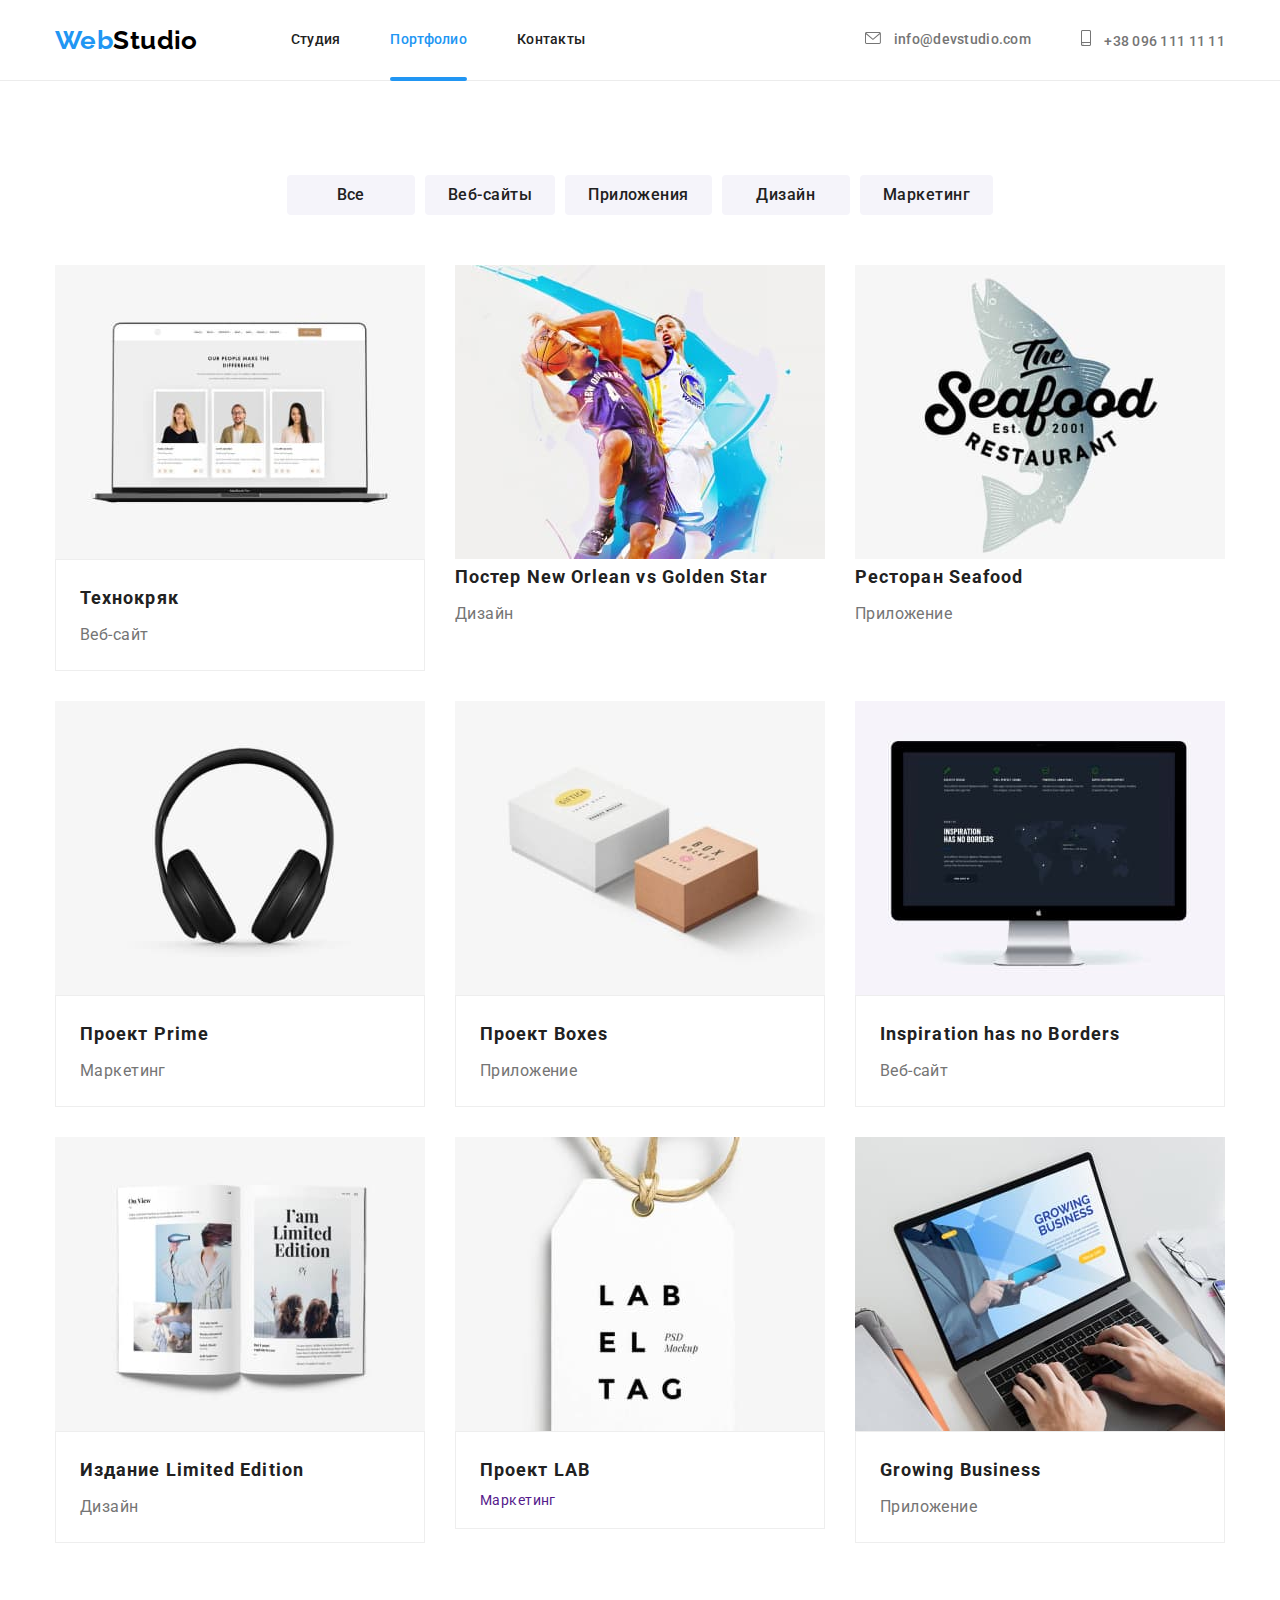
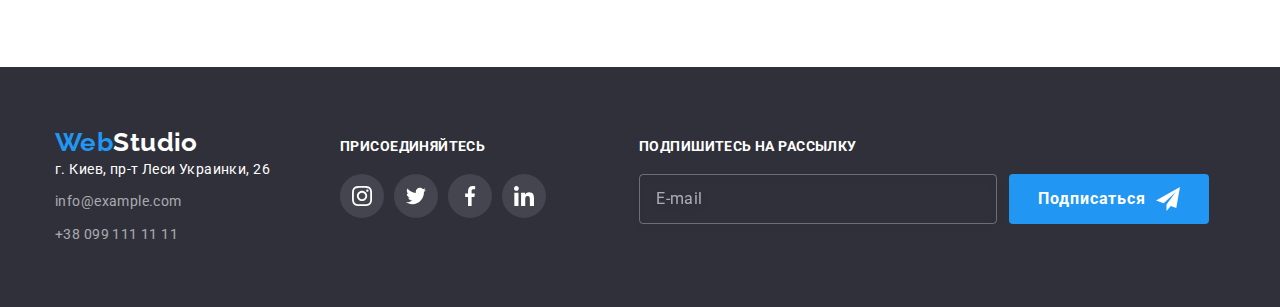
==== portfolio.html @ ff98bebd "Выполнен рефакторинг HTML-кода, CSS-кода" ====
<!DOCTYPE html>
<html lang="ru">
  <head>
    <meta charset="UTF-8" />
    <meta http-equiv="X-UA-Compatible" content="IE=edge" />
    <meta name="viewport" content="width=device-width, initial-scale=1.0" />
    <title>Portfolio</title>
    <link rel="preconnect" href="https://fonts.googleapis.com" />
    <link rel="preconnect" href="https://fonts.gstatic.com" crossorigin />
    <link
      href="https://fonts.googleapis.com/css2?family=Raleway:wght@700&family=Roboto:wght@400;500;700;900&display=swap"
      rel="stylesheet"
    />
    <link
      rel="stylesheet"
      href="https://cdnjs.cloudflare.com/ajax/libs/modern-normalize/1.1.0/modern-normalize.min.css"
    />
    <link rel="stylesheet" href="./css/main.min.css" />
  </head>

  <body>
    <header class="page-header">
      <div class="container page-header__container">
        <nav class="main-nav">
          <a href="index.html" class="logo">Web<span class="logo__accent">Studio</span></a>
          <ul class="site-nav list">
            <li class="site-nav__item">
              <a href="" class="site-nav__link transition">Студия</a>
            </li>
            <li class="site-nav__item">
              <a href="./portfolio.html" class="site-nav__link current transition">Портфолио</a>
            </li>
            <li class="site-nav__item">
              <a href="" class="site-nav__link transition">Контакты</a>
            </li>
          </ul>
        </nav>
        <ul class="contact list">
          <li class="contact__item">
            <a href="mailto:info@devstudio.com" class="contact__link transition">
              <svg class="contact__icon" width="16px" height="12px">
                <use href="./images/icons.svg#icon-envelope"></use>
              </svg>
              info@devstudio.com
            </a>
          </li>
          <li class="contact__item">
            <a href="tel:+380961111111" class="contact__link transition">
              <svg class="contact__icon" width="10px" height="16px">
                <use href="./images/icons.svg#icon-smartphone"></use>
              </svg>
              +38 096 111 11 11
            </a>
          </li>
        </ul>
      </div>
    </header>
    <main>
      <!-- PORTFOLIO -->
      <section class="section">
        <div class="container">
          <h1 class="visually-hidden">Портфолио</h1>
          <ul class="filter__list list">
            <li class="filter__item">
              <button type="button" class="filter__btn current transition">Все</button>
            </li>
            <li class="filter__item">
              <button type="button" class="filter__btn transition">Веб-сайты</button>
            </li>
            <li class="filter__item">
              <button type="button" class="filter__btn transition">Приложения</button>
            </li>
            <li class="filter__item">
              <button type="button" class="filter__btn transition">Дизайн</button>
            </li>
            <li class="filter__item">
              <button type="button" class="filter__btn transition">Маркетинг</button>
            </li>
          </ul>
          <ul class="portfolio__list list">
            <li class="portfolio__item">
              <a href="" class="portfolio__link transition">
                <div class="portfolio__overlay">
                  <img src="./images/technokriak.jpg" alt="Технокряк" width="370" />
                  <div class="portfolio__wrap transition">
                    <p class="portfolio__text">
                      Технокряк это современная площадка распространения коронавируса. Компании
                      используют эту платформу для цифрового шпионажа и атак на защищённые сервера
                      конкурентов.
                    </p>
                  </div>
                </div>
                <div class="portfolio__product">
                  <h2 class="portfolio__title">Технокряк</h2>
                  <p class="portfolio__article">Веб-сайт</p>
                </div>
              </a>
            </li>
            <li class="portfolio__item">
              <a href="" class="portfolio__link transition">
                <div class="portfolio__overlay">
                  <img
                    src="./images/poster.jpg"
                    alt="Постер New Orlean vs Golden Star"
                    width="370"
                  />
                  <div class="portfolio__wrap transition">
                    <p class="portfolio__text">
                      Технокряк это современная площадка распространения коронавируса. Компании
                      используют эту платформу для цифрового шпионажа и атак на защищённые сервера
                      конкурентов.
                    </p>
                  </div>
                </div>
                <div class="portfolio__information">
                  <h2 class="portfolio__title">Постер New Orlean vs Golden Star</h2>
                  <p class="portfolio__article">Дизайн</p>
                </div>
              </a>
            </li>
            <li class="portfolio__item">
              <a href="" class="portfolio__link transition">
                <div class="portfolio__overlay">
                  <img src="./images/seafood.jpg" alt="Ресторан Seafood" width="370" />
                  <div class="portfolio__wrap transition">
                    <p class="portfolio__text">
                      Технокряк это современная площадка распространения коронавируса. Компании
                      используют эту платформу для цифрового шпионажа и атак на защищённые сервера
                      конкурентов.
                    </p>
                  </div>
                </div>
                <div class="portfolio__information">
                  <h2 class="portfolio__title">Ресторан Seafood</h2>
                  <p class="portfolio__article">Приложение</p>
                </div>
              </a>
            </li>
            <li class="portfolio__item">
              <a href="" class="portfolio__link transition">
                <div class="portfolio__overlay">
                  <img src="./images/prime.jpg" alt="Проект Prime" width="370" />
                  <div class="portfolio__wrap transition">
                    <p class="portfolio__text">
                      Технокряк это современная площадка распространения коронавируса. Компании
                      используют эту платформу для цифрового шпионажа и атак на защищённые сервера
                      конкурентов.
                    </p>
                  </div>
                </div>
                <div class="portfolio__product">
                  <h2 class="portfolio__title">Проект Prime</h2>
                  <p class="portfolio__article">Маркетинг</p>
                </div>
              </a>
            </li>
            <li class="portfolio__item">
              <a href="" class="portfolio__link transition">
                <div class="portfolio__overlay">
                  <img src="./images/boxes.jpg" alt="Проект Boxes" width="370" />
                  <div class="portfolio__wrap transition">
                    <p class="portfolio__text">
                      Технокряк это современная площадка распространения коронавируса. Компании
                      используют эту платформу для цифрового шпионажа и атак на защищённые сервера
                      конкурентов.
                    </p>
                  </div>
                </div>
                <div class="portfolio__product">
                  <h2 class="portfolio__title">Проект Boxes</h2>
                  <p class="portfolio__article">Приложение</p>
                </div>
              </a>
            </li>
            <li class="portfolio__item">
              <a href="" class="portfolio__link transition">
                <div class="portfolio__overlay">
                  <img
                    src="./images/inspiration.jpg"
                    alt="Inspiration has no Borders"
                    width="370"
                  />
                  <div class="portfolio__wrap transition">
                    <p class="portfolio__text">
                      Технокряк это современная площадка распространения коронавируса. Компании
                      используют эту платформу для цифрового шпионажа и атак на защищённые сервера
                      конкурентов.
                    </p>
                  </div>
                </div>
                <div class="portfolio__product">
                  <h2 class="portfolio__title">Inspiration has no Borders</h2>
                  <p class="portfolio__article">Веб-сайт</p>
                </div>
              </a>
            </li>
            <li class="portfolio__item">
              <a href="" class="portfolio__link transition">
                <div class="portfolio__overlay">
                  <img
                    src="./images/limited-edition.jpg"
                    alt="Издание Limited Edition"
                    width="370"
                  />
                  <div class="portfolio__wrap transition">
                    <p class="portfolio__text">
                      Технокряк это современная площадка распространения коронавируса. Компании
                      используют эту платформу для цифрового шпионажа и атак на защищённые сервера
                      конкурентов.
                    </p>
                  </div>
                </div>
                <div class="portfolio__product">
                  <h2 class="portfolio__title">Издание Limited Edition</h2>
                  <p class="portfolio__article">Дизайн</p>
                </div>
              </a>
            </li>
            <li class="portfolio__item">
              <a href="" class="portfolio__link transition">
                <div class="portfolio__overlay">
                  <img src="./images/lab.jpg" alt="Проект LAB" width="370" />
                  <div class="portfolio__wrap transition">
                    <p class="portfolio__text">
                      Технокряк это современная площадка распространения коронавируса. Компании
                      используют эту платформу для цифрового шпионажа и атак на защищённые сервера
                      конкурентов.
                    </p>
                  </div>
                </div>
                <div class="portfolio__product">
                  <h2 class="portfolio__title">Проект LAB</h2>
                  <p class="portfolio__description">Маркетинг</p>
                </div>
              </a>
            </li>
            <li class="portfolio__item">
              <a href="" class="portfolio__link transition">
                <div class="portfolio__overlay">
                  <img src="./images/growing-business.jpg" alt="Growing Business" width="370" />
                  <div class="portfolio__wrap transition">
                    <p class="portfolio__text">
                      Технокряк это современная площадка распространения коронавируса. Компании
                      используют эту платформу для цифрового шпионажа и атак на защищённые сервера
                      конкурентов.
                    </p>
                  </div>
                </div>
                <div class="portfolio__product">
                  <h2 class="portfolio__title">Growing Business</h2>
                  <p class="portfolio__article">Приложение</p>
                </div>
              </a>
            </li>
          </ul>
        </div>
      </section>
    </main>
    <footer class="footer">
      <div class="container footer__container">
        <div class="footer__contact">
          <a href="index.html" class="logo transition"
            >Web<span class="logo__second">Studio</span></a
          >
          <address>
            <ul class="address list">
              <li class="address__item">
                <a
                  href="https://goo.gl/maps/DeHmXJwV1KgeCG819"
                  class="adress__physical transition"
                  target="_blank"
                  rel="noreferrer noopener"
                  >г. Киев, пр-т Леси Украинки, 26</a
                >
              </li>
              <li class="address__item">
                <a href="mailto:info@example.com" class="footer__link transition"
                  >info@example.com</a
                >
              </li>
              <li class="address__item">
                <a href="tel:+380991111111" class="footer__link transition">+38 099 111 11 11</a>
              </li>
            </ul>
          </address>
        </div>
        <div class="join">
          <p class="join__title">Присоединяйтесь</p>
          <ul class="join__list list">
            <li class="join__item">
              <a href="" class="join__link">
                <svg class="join__icon" width="20" height="20">
                  <use href="./images/icons.svg#icon-instagram-2"></use>
                </svg>
              </a>
            </li>
            <li class="join__item">
              <a href="" class="join__link">
                <svg class="join__icon" width="20" height="20">
                  <use href="./images/icons.svg#icon-twitter-1"></use>
                </svg>
              </a>
            </li>
            <li class="join__item">
              <a href="" class="join__link">
                <svg class="join__icon" width="20" height="20">
                  <use href="./images/icons.svg#icon-facebook-1"></use>
                </svg>
              </a>
            </li>
            <li class="join__item">
              <a href="" class="join__link">
                <svg class="join__icon" width="20" height="20">
                  <use href="./images/icons.svg#icon-linkedin-1"></use>
                </svg>
              </a>
            </li>
          </ul>
        </div>
        <div class="footer__form">
          <p class="footer__title">Подпишитесь на рассылку</p>
          <form class="subscription">
            <label for="mail"></label>
            <input
              type="email"
              name="mail"
              class="subscription__input"
              id="mail"
              placeholder="E-mail"
            />
            <button type="submit" class="subscription__button">
              Подписаться
              <svg class="subscription__icon" width="24" heigh="24">
                <use href="./images/icons.svg#icon-send"></use>
              </svg>
            </button>
          </form>
        </div>
      </div>
    </footer>
  </body>
</html>
---- css/main.min.css ----
:root{--primary-text-color: #757575;--title-text-color: #212121;--accent-color: #2196f3;--white-color: #ffffff;--primary-bg-color: #e5e5e5;--logo-black-color: #000000;--hero-bg-color: #2f303a;--team-bg-color: #f5f4fa;--card-border: #eeeeee;--line-border: #ececec;--symbol-color: #afb1b8;--linear-gradient: rgba(47, 48, 58, 0.4)}a{text-decoration:none;display:block}p,h1,h2,h3,h4,h5,h6{margin:0}ul{margin:0;padding:0}img{display:block;max-width:100%;height:auto}button{cursor:pointer}body{color:var(--primary-text-color);background-color:var(--white-color);font-family:'Roboto', sans-serif;font-size:14px;letter-spacing:0.03em}.overlay{max-width:1600px;margin:0 auto}.list{padding:0;margin:0;list-style:none}.section{padding-top:94px;padding-bottom:94px}.container{width:1200px;padding-left:15px;padding-right:15px;margin:0 auto}.visually-hidden{position:absolute;white-space:nowrap;width:1px;height:1px;overflow:hidden;border:0;padding:0;clip:rect(0 0 0 0);clip-path:inset(50%);margin:-1px}.transition{transition:background-color 250ms cubic-bezier(0.4, 0, 0.2, 1),color 250ms cubic-bezier(0.4, 0, 0.2, 1),border-color 250ms cubic-bezier(0.4, 0, 0.2, 1),box-shadow 250ms cubic-bezier(0.4, 0, 0.2, 1),transform 250ms cubic-bezier(0.4, 0, 0.2, 1)}.title{color:var(--title-text-color);font-weight:700;font-size:14px;line-height:1.14;text-transform:uppercase;margin-top:0;margin-bottom:10px}.btn{color:var(--white-color);background-color:var(--accent-color);font-family:inherit;font-weight:700;font-size:16px;line-height:1.87;align-items:center;text-align:center;letter-spacing:0.06em;cursor:pointer;display:inline-block;border:1px solid transparent;min-width:200px;border-radius:4px;padding:10px 32px}.overlay{max-width:1600px;margin:0 auto}.backdrop{width:100vw;height:100vh;background-color:rgba(0,0,0,0.2);position:fixed;top:0;transition:opacity 300ms, visibility 300ms}.backdrop.is-hidden .modal{transform:skew(60deg) rotate(200deg) scale(0.2)}.modal{width:528px;min-height:581px;padding:40px;background-color:var(--white-color);border-radius:4px;position:absolute;top:50%;left:50%;transform:translate(-50%, -50%) skew(0) rotate(0) scale(1);transition:transform 580ms}.modal__button{display:flex;cursor:pointer;position:absolute;align-items:center;justify-content:center;width:30px;height:30px;border-radius:50%;border:1px solid rgba(0,0,0,0.1);background-color:transparent;top:8px;right:8px}.close__icon:hover,.close__icon:focus{fill:var(--accent-color)}.is-hidden{opacity:0;pointer-events:none;visibility:hidden}.modal__title{font-family:'Roboto';font-style:normal;font-weight:700;font-size:20px;line-height:1.15;text-align:center;letter-spacing:0.03em;color:var(--title-text-color);margin-bottom:12px}.modal__form{width:100%;height:100%}.form__field{display:flex;flex-direction:column;margin-bottom:10px}.form__label{margin-bottom:4px;font-family:'Roboto';font-style:normal;font-weight:400;font-size:12px;line-height:1.16;letter-spacing:0.01em;color:var(--primary-text-color)}.modal__input{position:relative}.form__input{width:100%;height:40px;padding-left:42px;border:1px solid rgba(33,33,33,0.2);border-radius:4px}.form__icon{position:absolute;left:12px;top:50%;transform:translateY(-50%)}.form__input:focus,.form__comment:focus{border-color:var(--accent-color);outline:none}.form__input:focus+.form__icon{fill:var(--accent-color)}.form__comment{width:100%;height:120px;border:1px solid rgba(33,33,33,0.2);border-radius:4px;padding:12px 16px;resize:none;outline:none;font-family:Roboto;font-style:normal;font-weight:normal;font-size:12px;line-height:1.16;letter-spacing:0.01em;color:rgba(117,117,117,0.5)}.form__input::placeholder{font-family:'Roboto';font-style:normal;font-weight:400;font-size:14px;line-height:16px;letter-spacing:0.01em;color:rgba(117,117,117,0.5)}.check{display:flex;align-items:center;margin-top:20px;margin-bottom:30px}.check__input{position:absolute;white-space:nowrap;width:1px;height:1px;overflow:hidden;border:0;padding:0;clip:rect(0 0 0 0);clip-path:inset(50%);margin:-1px}.check__icon{display:inline-block;width:16px;height:15px;border:1px solid #000000;border-radius:4px;margin-right:7px}.check__input:checked ~ .icon{border-color:var(--accent-color);background-color:var(--accent-color);background-image:url(../images/icon-check.svg);background-size:contain;background-origin:border-box}.form__btn{min-width:200px;height:50px;background-color:var(--accent-color);color:var(--white-color);box-shadow:0px 4px 4px rgba(0,0,0,0.15);border-radius:4px;border:none;align-items:center;text-align:center;cursor:pointer;display:block;margin:0 auto;font-weight:700;font-size:16px;line-height:1.88;letter-spacing:0.06em}.check__condition{color:var(--accent-color);position:relative}.check__condition::before{content:'';width:100%;height:1px;background-color:var(--accent-color);position:absolute;bottom:0;left:0}.text{line-height:1.71;margin-top:0;margin-bottom:0}.page-header{background-color:var(--white-color);border-bottom:1px solid var(--line-border)}.page-header__container{display:flex;align-items:center;height:80px}.main-nav{display:flex;align-items:center}.site-nav{display:flex;margin-left:93px}.site-nav__item:not(:last-child){margin-right:50px}.logo{font-family:Raleway;font-weight:700;font-size:26px;line-height:1.19;color:var(--accent-color)}.logo__accent{color:var(--logo-black-color)}.site-nav__link.current{color:var(--accent-color)}.site-nav__link{position:relative;color:var(--title-text-color);font-weight:500;line-height:1.14;letter-spacing:0.02em;display:block;padding-top:32px;padding-bottom:32px}.site-nav__link:hover,.site-nav__link:focus{color:var(--accent-color)}.site-nav__link.current::after{content:'';width:100%;height:4px;position:absolute;bottom:-1px;left:0;border-radius:2px;background-color:var(--accent-color)}.contact{display:flex;align-items:center;margin-left:auto}.contact__link{font-weight:500;line-height:1.14;letter-spacing:0.02em;padding-top:32px;padding-bottom:32px;color:var(--primary-text-color)}.contact__link:hover,.contact__link:focus{color:var(--accent-color)}.contact__icon{margin-right:10px;fill:currentColor}.contact__item+.contact__item{margin-left:50px}.hero{background-color:var(--hero-bg-color);text-align:center;padding-top:200px;padding-bottom:200px;background-image:linear-gradient(var(--linear-gradient), var(--linear-gradient)),url("../images/hero-Img.jpg");background-repeat:no-repeat;background-size:cover;background-position:center}.hero__title{color:var(--white-color);margin-top:0;margin-left:auto;margin-right:auto;margin-bottom:30px;background-origin:padding-box;font-weight:900;font-size:44px;line-height:1.36;letter-spacing:0.06em;text-transform:uppercase;width:696px}.features__list{display:flex;min-width:270px}.features__item:not(:last-child){margin-right:30px}.features__wrap{display:flex;width:100%;height:120px;align-items:center;justify-content:center;background-color:var(--team-bg-color);margin-bottom:30px}.features__title{color:var(--title-text-color);font-weight:700;font-size:14px;line-height:1.14;text-transform:uppercase;margin-top:0;margin-bottom:10px}.features__text{line-height:1.71;margin-top:0;margin-bottom:0}.works{padding-top:0}.works__title,.team__title,.clients__title{color:var(--title-text-color);font-weight:700;font-size:36px;line-height:1.16;text-align:center;margin-top:0;margin-bottom:50px}.works__list{display:flex}.works__item:not(:last-child){margin-right:30px}.works__device{position:relative}.works__description{display:flex;align-items:center;justify-content:center;position:absolute;width:100%;height:70px;bottom:0;left:0;background-image:linear-gradient(rgba(47,48,58,0.8), rgba(47,48,58,0.8))}.works__text{font-weight:700;line-height:1.14;text-align:center;text-transform:uppercase;color:var(--white-color)}.team{background-color:var(--team-bg-color)}.team__list{display:flex}.team__item{box-shadow:0px 1px 3px rgba(0,0,0,0.12),0px 1px 1px rgba(0,0,0,0.14),0px 2px 1px rgba(0,0,0,0.2);border-radius:0px 0px 4px 4px}.team__item:not(:last-child){margin-right:30px}.team__item{width:calc((100% - 90px) / 4);margin-right:30px}.team__item:nth-child(4n){margin-right:0}.team__information{padding-top:30px;padding-bottom:30px;background-color:var(--white-color)}.team__name{color:var(--title-text-color);font-weight:500;font-size:16px;line-height:1.87;text-align:center;margin-bottom:10px}.team__position{font-size:16px;line-height:1.87;text-align:center;margin-bottom:16px}.social__list{display:flex;justify-content:center}.social__item+.social__item{margin-left:10px}.socia__link{width:44px;height:44px;border-radius:50%;display:flex;align-items:center;justify-content:center}.socia__link:hover,.socia__link:focus{background-color:var(--accent-color)}.socia__link:hover .social__icon,.socia__link:focus .social__icon{fill:var(--white-color)}.social__icon{fill:var(--symbol-color)}.clients__list{display:flex}.clients__item{width:170px;height:92px}.clients__item+.clients__item{margin-left:30px}.clients__link{width:100%;height:100%;display:flex;align-items:center;justify-content:center;border-radius:4px;border:1px solid #afb1b8;color:var(--symbol-color)}.clients__link:hover,.clients__link:focus{color:var(--accent-color);border-color:var(--accent-color)}.clients__symbol{fill:currentColor}.footer{background-color:var(--hero-bg-color);padding-top:60px;padding-bottom:60px}.footer__container{display:flex;align-items:baseline}.footer__contact{margin-right:70px}.logo__second{color:var(--white-color)}.address__item:not(:last-child){margin-bottom:9px}.adress__physical{font-style:normal;font-weight:400;line-height:1.71;color:var(--white-color)}.footer__link{font-style:normal;font-weight:400;line-height:1.71;color:rgba(255,255,255,0.6)}.join__title{font-weight:700;line-height:16px;text-transform:uppercase;color:var(--white-color);margin-bottom:20px}.join__list{display:flex}.join__item:not(:last-child){margin-right:10px}.join__link{width:44px;height:44px;border-radius:50%;display:flex;align-items:center;justify-content:center;color:var(--white-color);background:rgba(255,255,255,0.1)}.join__link:hover .join__link:focus{background-color:var(--accent-color)}.join__icon{fill:currentColor}.footer__form{margin-left:93px}.footer__title{font-weight:700;line-height:16px;text-transform:uppercase;color:var(--white-color);margin-bottom:20px}.subscription{display:flex;align-items:baseline}.subscription__input{width:358px;height:50px;cursor:pointer;background-color:transparent;border:1px solid rgba(255,255,255,0.3);filter:drop-shadow(0px 4px 4px rgba(0,0,0,0.15));border-radius:4px;padding-left:16px;font-family:Roboto;font-style:normal;font-weight:normal;font-size:16px;line-height:1.25;letter-spacing:0.03em;color:rgba(255,255,255,0.6)}.subscription__input::placeholder{font-family:Roboto;font-style:normal;font-weight:normal;font-size:16px;line-height:1.25;letter-spacing:0.03em;color:rgba(255,255,255,0.6)}.subscription__button{cursor:pointer;border-radius:4px;border:1px solid transparent;color:var(--white-color);background-color:var(--accent-color);font-size:16px;font-weight:700;line-height:1.87;letter-spacing:0.06em;display:flex;align-items:center;justify-content:center;width:200px;height:50px;margin-left:12px}.subscription__icon{margin-left:10px;fill:var(--white-color)}.filter__list{display:flex;justify-content:center;margin-bottom:50px}.filter__item:not(:last-child){margin-right:10px}.filter__btn{color:var(--title-text-color);background-color:var(--team-bg-color);font-family:inherit;font-weight:500;font-size:16px;line-height:1.62;text-align:center;letter-spacing:0.03em;cursor:pointer;display:inline-block;border:1px solid transparent;min-width:128px;border-radius:4px;padding:6px 22px}.filter__btn:hover,.filter__btn:focus{color:var(--white-color);background-color:var(--accent-color);box-shadow:0px 3px 1px rgba(0,0,0,0.1),0px 1px 2px rgba(0,0,0,0.08),0px 2px 2px rgba(0,0,0,0.12)}.portfolio__list{display:flex;flex-wrap:wrap}.portfolio__item{width:calc((100% - 60px) / 3);margin-right:30px;margin-bottom:30px}.portfolio__item:nth-child(3n){margin-right:0}.portfolio__item::nth-last-child(-n+3){margin-bottom:0}.portfolio__link:hover,.portfolio__link:focus{box-shadow:0px 1px 1px rgba(0,0,0,0.12),0px 4px 4px rgba(0,0,0,0.06),1px 4px 6px rgba(0,0,0,0.16)}.portfolio__link:hover .portfolio__wrap,.portfolio__link:focus .portfolio__wrap{transform:translateY(0)}.portfolio__overlay{position:relative;overflow:hidden}.portfolio__wrap{padding:63px 24px;position:absolute;bottom:0;left:0;background-color:rgba(33,149,243,0.9);transform:translateY(101%)}.portfolio__text{font-size:18px;line-height:1.56;color:var(--white-color)}.portfolio__product{padding-top:20px;padding-bottom:20px;padding-left:24px;border:1px solid var(--card-border)}.portfolio__title{font-weight:700;font-size:18px;line-height:2;letter-spacing:0.06em;color:var(--title-text-color);margin-bottom:4px}.portfolio__article{color:var(--primary-text-color);font-size:16px;line-height:1.87}
/*# sourceMappingURL=main.min.css.map */
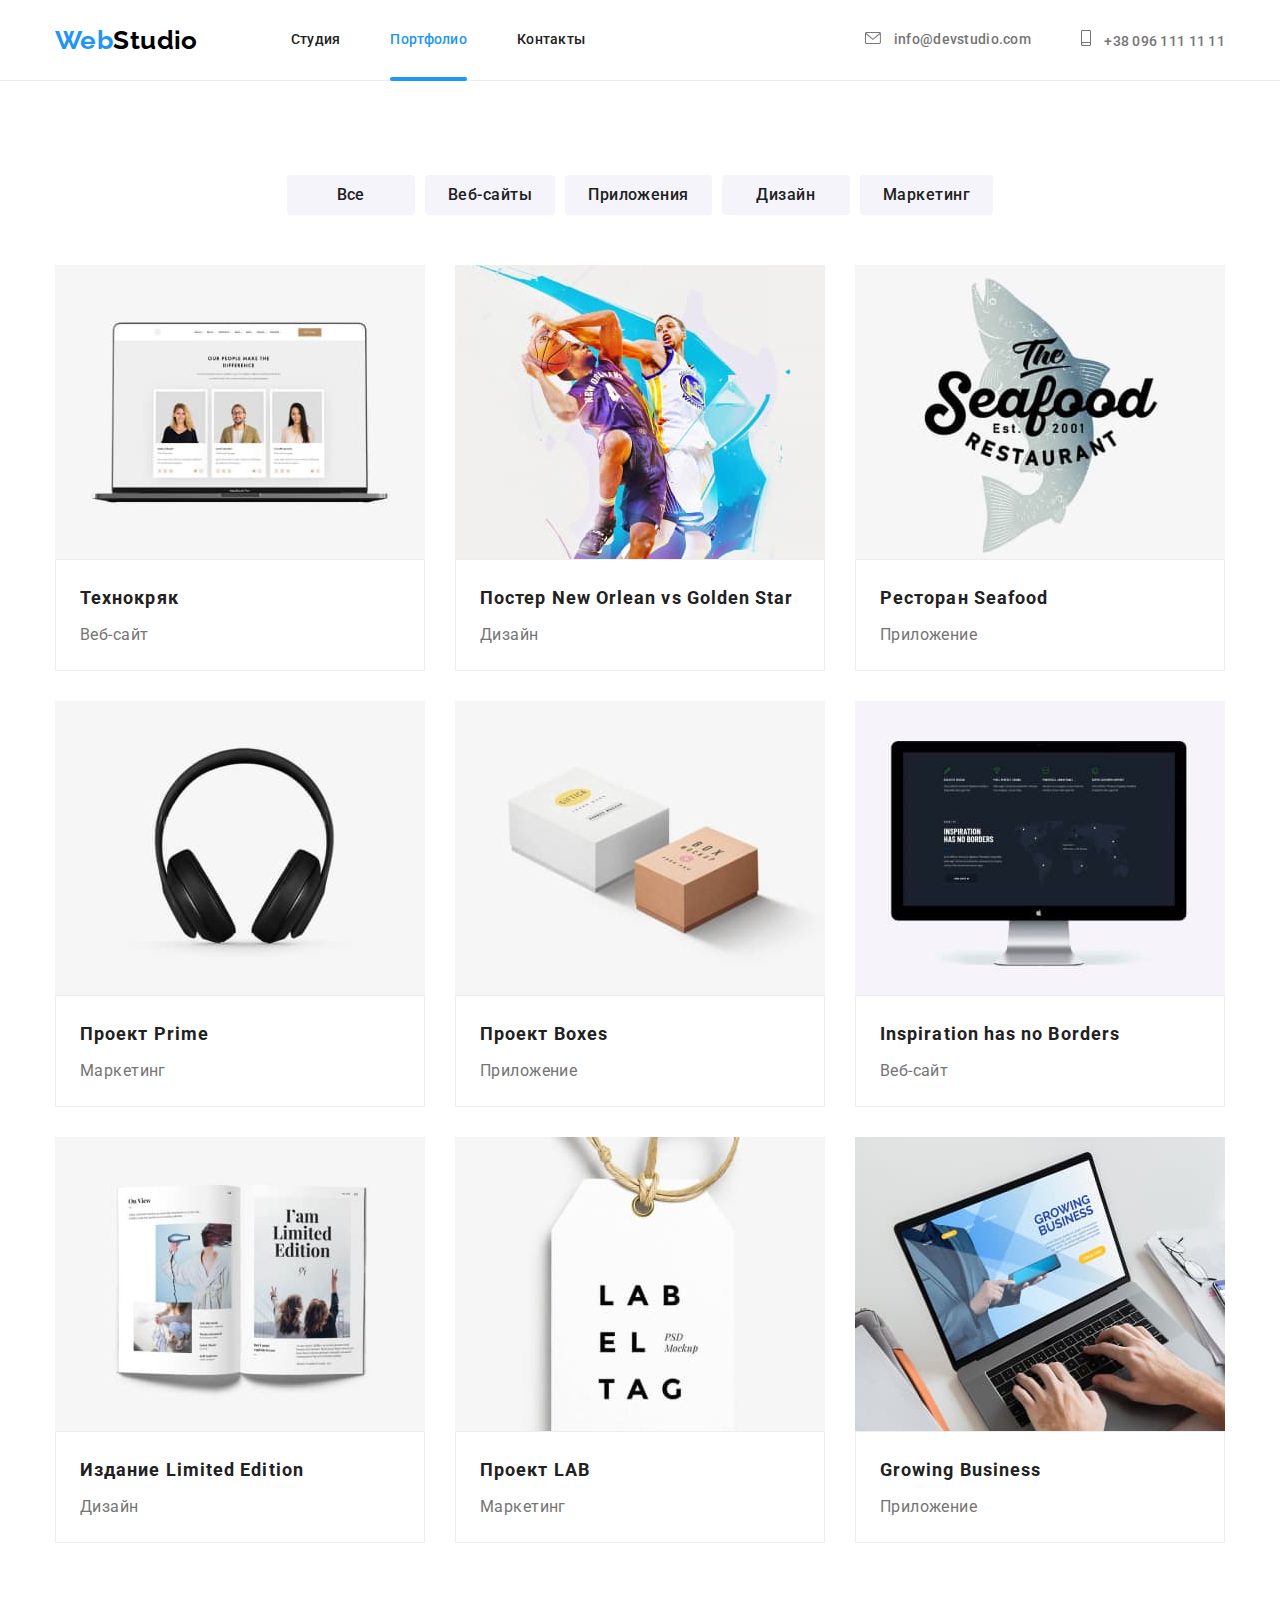
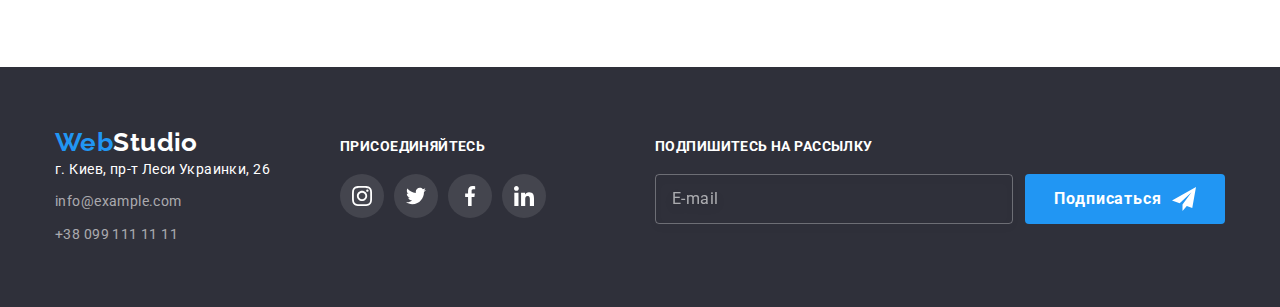
==== commit d875ede9: "add correction" ====
--- a/portfolio.html
+++ b/portfolio.html
@@ -22,10 +22,10 @@
     <header class="page-header">
       <div class="container page-header__container">
         <nav class="main-nav">
-          <a href="index.html" class="logo">Web<span class="logo__accent">Studio</span></a>
+          <a href="./index.html" class="logo">Web<span class="logo__accent">Studio</span></a>
           <ul class="site-nav list">
             <li class="site-nav__item">
-              <a href="" class="site-nav__link transition">Студия</a>
+              <a href="./index.html" class="site-nav__link transition">Студия</a>
             </li>
             <li class="site-nav__item">
               <a href="./portfolio.html" class="site-nav__link current transition">Портфолио</a>
@@ -112,7 +112,7 @@
                     </p>
                   </div>
                 </div>
-                <div class="portfolio__information">
+                <div class="portfolio__product">
                   <h2 class="portfolio__title">Постер New Orlean vs Golden Star</h2>
                   <p class="portfolio__article">Дизайн</p>
                 </div>
@@ -130,7 +130,7 @@
                     </p>
                   </div>
                 </div>
-                <div class="portfolio__information">
+                <div class="portfolio__product">
                   <h2 class="portfolio__title">Ресторан Seafood</h2>
                   <p class="portfolio__article">Приложение</p>
                 </div>
@@ -230,7 +230,7 @@
                 </div>
                 <div class="portfolio__product">
                   <h2 class="portfolio__title">Проект LAB</h2>
-                  <p class="portfolio__description">Маркетинг</p>
+                  <p class="portfolio__article">Маркетинг</p>
                 </div>
               </a>
             </li>
--- a/css/main.min.css
+++ b/css/main.min.css
@@ -1,2 +1,2 @@
-:root{--primary-text-color: #757575;--title-text-color: #212121;--accent-color: #2196f3;--white-color: #ffffff;--primary-bg-color: #e5e5e5;--logo-black-color: #000000;--hero-bg-color: #2f303a;--team-bg-color: #f5f4fa;--card-border: #eeeeee;--line-border: #ececec;--symbol-color: #afb1b8;--linear-gradient: rgba(47, 48, 58, 0.4)}a{text-decoration:none;display:block}p,h1,h2,h3,h4,h5,h6{margin:0}ul{margin:0;padding:0}img{display:block;max-width:100%;height:auto}button{cursor:pointer}body{color:var(--primary-text-color);background-color:var(--white-color);font-family:'Roboto', sans-serif;font-size:14px;letter-spacing:0.03em}.overlay{max-width:1600px;margin:0 auto}.list{padding:0;margin:0;list-style:none}.section{padding-top:94px;padding-bottom:94px}.container{width:1200px;padding-left:15px;padding-right:15px;margin:0 auto}.visually-hidden{position:absolute;white-space:nowrap;width:1px;height:1px;overflow:hidden;border:0;padding:0;clip:rect(0 0 0 0);clip-path:inset(50%);margin:-1px}.transition{transition:background-color 250ms cubic-bezier(0.4, 0, 0.2, 1),color 250ms cubic-bezier(0.4, 0, 0.2, 1),border-color 250ms cubic-bezier(0.4, 0, 0.2, 1),box-shadow 250ms cubic-bezier(0.4, 0, 0.2, 1),transform 250ms cubic-bezier(0.4, 0, 0.2, 1)}.title{color:var(--title-text-color);font-weight:700;font-size:14px;line-height:1.14;text-transform:uppercase;margin-top:0;margin-bottom:10px}.btn{color:var(--white-color);background-color:var(--accent-color);font-family:inherit;font-weight:700;font-size:16px;line-height:1.87;align-items:center;text-align:center;letter-spacing:0.06em;cursor:pointer;display:inline-block;border:1px solid transparent;min-width:200px;border-radius:4px;padding:10px 32px}.overlay{max-width:1600px;margin:0 auto}.backdrop{width:100vw;height:100vh;background-color:rgba(0,0,0,0.2);position:fixed;top:0;transition:opacity 300ms, visibility 300ms}.backdrop.is-hidden .modal{transform:skew(60deg) rotate(200deg) scale(0.2)}.modal{width:528px;min-height:581px;padding:40px;background-color:var(--white-color);border-radius:4px;position:absolute;top:50%;left:50%;transform:translate(-50%, -50%) skew(0) rotate(0) scale(1);transition:transform 580ms}.modal__button{display:flex;cursor:pointer;position:absolute;align-items:center;justify-content:center;width:30px;height:30px;border-radius:50%;border:1px solid rgba(0,0,0,0.1);background-color:transparent;top:8px;right:8px}.close__icon:hover,.close__icon:focus{fill:var(--accent-color)}.is-hidden{opacity:0;pointer-events:none;visibility:hidden}.modal__title{font-family:'Roboto';font-style:normal;font-weight:700;font-size:20px;line-height:1.15;text-align:center;letter-spacing:0.03em;color:var(--title-text-color);margin-bottom:12px}.modal__form{width:100%;height:100%}.form__field{display:flex;flex-direction:column;margin-bottom:10px}.form__label{margin-bottom:4px;font-family:'Roboto';font-style:normal;font-weight:400;font-size:12px;line-height:1.16;letter-spacing:0.01em;color:var(--primary-text-color)}.modal__input{position:relative}.form__input{width:100%;height:40px;padding-left:42px;border:1px solid rgba(33,33,33,0.2);border-radius:4px}.form__icon{position:absolute;left:12px;top:50%;transform:translateY(-50%)}.form__input:focus,.form__comment:focus{border-color:var(--accent-color);outline:none}.form__input:focus+.form__icon{fill:var(--accent-color)}.form__comment{width:100%;height:120px;border:1px solid rgba(33,33,33,0.2);border-radius:4px;padding:12px 16px;resize:none;outline:none;font-family:Roboto;font-style:normal;font-weight:normal;font-size:12px;line-height:1.16;letter-spacing:0.01em;color:rgba(117,117,117,0.5)}.form__input::placeholder{font-family:'Roboto';font-style:normal;font-weight:400;font-size:14px;line-height:16px;letter-spacing:0.01em;color:rgba(117,117,117,0.5)}.check{display:flex;align-items:center;margin-top:20px;margin-bottom:30px}.check__input{position:absolute;white-space:nowrap;width:1px;height:1px;overflow:hidden;border:0;padding:0;clip:rect(0 0 0 0);clip-path:inset(50%);margin:-1px}.check__icon{display:inline-block;width:16px;height:15px;border:1px solid #000000;border-radius:4px;margin-right:7px}.check__input:checked ~ .icon{border-color:var(--accent-color);background-color:var(--accent-color);background-image:url(../images/icon-check.svg);background-size:contain;background-origin:border-box}.form__btn{min-width:200px;height:50px;background-color:var(--accent-color);color:var(--white-color);box-shadow:0px 4px 4px rgba(0,0,0,0.15);border-radius:4px;border:none;align-items:center;text-align:center;cursor:pointer;display:block;margin:0 auto;font-weight:700;font-size:16px;line-height:1.88;letter-spacing:0.06em}.check__condition{color:var(--accent-color);position:relative}.check__condition::before{content:'';width:100%;height:1px;background-color:var(--accent-color);position:absolute;bottom:0;left:0}.text{line-height:1.71;margin-top:0;margin-bottom:0}.page-header{background-color:var(--white-color);border-bottom:1px solid var(--line-border)}.page-header__container{display:flex;align-items:center;height:80px}.main-nav{display:flex;align-items:center}.site-nav{display:flex;margin-left:93px}.site-nav__item:not(:last-child){margin-right:50px}.logo{font-family:Raleway;font-weight:700;font-size:26px;line-height:1.19;color:var(--accent-color)}.logo__accent{color:var(--logo-black-color)}.site-nav__link.current{color:var(--accent-color)}.site-nav__link{position:relative;color:var(--title-text-color);font-weight:500;line-height:1.14;letter-spacing:0.02em;display:block;padding-top:32px;padding-bottom:32px}.site-nav__link:hover,.site-nav__link:focus{color:var(--accent-color)}.site-nav__link.current::after{content:'';width:100%;height:4px;position:absolute;bottom:-1px;left:0;border-radius:2px;background-color:var(--accent-color)}.contact{display:flex;align-items:center;margin-left:auto}.contact__link{font-weight:500;line-height:1.14;letter-spacing:0.02em;padding-top:32px;padding-bottom:32px;color:var(--primary-text-color)}.contact__link:hover,.contact__link:focus{color:var(--accent-color)}.contact__icon{margin-right:10px;fill:currentColor}.contact__item+.contact__item{margin-left:50px}.hero{background-color:var(--hero-bg-color);text-align:center;padding-top:200px;padding-bottom:200px;background-image:linear-gradient(var(--linear-gradient), var(--linear-gradient)),url("../images/hero-Img.jpg");background-repeat:no-repeat;background-size:cover;background-position:center}.hero__title{color:var(--white-color);margin-top:0;margin-left:auto;margin-right:auto;margin-bottom:30px;background-origin:padding-box;font-weight:900;font-size:44px;line-height:1.36;letter-spacing:0.06em;text-transform:uppercase;width:696px}.features__list{display:flex;min-width:270px}.features__item:not(:last-child){margin-right:30px}.features__wrap{display:flex;width:100%;height:120px;align-items:center;justify-content:center;background-color:var(--team-bg-color);margin-bottom:30px}.features__title{color:var(--title-text-color);font-weight:700;font-size:14px;line-height:1.14;text-transform:uppercase;margin-top:0;margin-bottom:10px}.features__text{line-height:1.71;margin-top:0;margin-bottom:0}.works{padding-top:0}.works__title,.team__title,.clients__title{color:var(--title-text-color);font-weight:700;font-size:36px;line-height:1.16;text-align:center;margin-top:0;margin-bottom:50px}.works__list{display:flex}.works__item:not(:last-child){margin-right:30px}.works__device{position:relative}.works__description{display:flex;align-items:center;justify-content:center;position:absolute;width:100%;height:70px;bottom:0;left:0;background-image:linear-gradient(rgba(47,48,58,0.8), rgba(47,48,58,0.8))}.works__text{font-weight:700;line-height:1.14;text-align:center;text-transform:uppercase;color:var(--white-color)}.team{background-color:var(--team-bg-color)}.team__list{display:flex}.team__item{box-shadow:0px 1px 3px rgba(0,0,0,0.12),0px 1px 1px rgba(0,0,0,0.14),0px 2px 1px rgba(0,0,0,0.2);border-radius:0px 0px 4px 4px}.team__item:not(:last-child){margin-right:30px}.team__item{width:calc((100% - 90px) / 4);margin-right:30px}.team__item:nth-child(4n){margin-right:0}.team__information{padding-top:30px;padding-bottom:30px;background-color:var(--white-color)}.team__name{color:var(--title-text-color);font-weight:500;font-size:16px;line-height:1.87;text-align:center;margin-bottom:10px}.team__position{font-size:16px;line-height:1.87;text-align:center;margin-bottom:16px}.social__list{display:flex;justify-content:center}.social__item+.social__item{margin-left:10px}.socia__link{width:44px;height:44px;border-radius:50%;display:flex;align-items:center;justify-content:center}.socia__link:hover,.socia__link:focus{background-color:var(--accent-color)}.socia__link:hover .social__icon,.socia__link:focus .social__icon{fill:var(--white-color)}.social__icon{fill:var(--symbol-color)}.clients__list{display:flex}.clients__item{width:170px;height:92px}.clients__item+.clients__item{margin-left:30px}.clients__link{width:100%;height:100%;display:flex;align-items:center;justify-content:center;border-radius:4px;border:1px solid #afb1b8;color:var(--symbol-color)}.clients__link:hover,.clients__link:focus{color:var(--accent-color);border-color:var(--accent-color)}.clients__symbol{fill:currentColor}.footer{background-color:var(--hero-bg-color);padding-top:60px;padding-bottom:60px}.footer__container{display:flex;align-items:baseline}.footer__contact{margin-right:70px}.logo__second{color:var(--white-color)}.address__item:not(:last-child){margin-bottom:9px}.adress__physical{font-style:normal;font-weight:400;line-height:1.71;color:var(--white-color)}.footer__link{font-style:normal;font-weight:400;line-height:1.71;color:rgba(255,255,255,0.6)}.join__title{font-weight:700;line-height:16px;text-transform:uppercase;color:var(--white-color);margin-bottom:20px}.join__list{display:flex}.join__item:not(:last-child){margin-right:10px}.join__link{width:44px;height:44px;border-radius:50%;display:flex;align-items:center;justify-content:center;color:var(--white-color);background:rgba(255,255,255,0.1)}.join__link:hover .join__link:focus{background-color:var(--accent-color)}.join__icon{fill:currentColor}.footer__form{margin-left:93px}.footer__title{font-weight:700;line-height:16px;text-transform:uppercase;color:var(--white-color);margin-bottom:20px}.subscription{display:flex;align-items:baseline}.subscription__input{width:358px;height:50px;cursor:pointer;background-color:transparent;border:1px solid rgba(255,255,255,0.3);filter:drop-shadow(0px 4px 4px rgba(0,0,0,0.15));border-radius:4px;padding-left:16px;font-family:Roboto;font-style:normal;font-weight:normal;font-size:16px;line-height:1.25;letter-spacing:0.03em;color:rgba(255,255,255,0.6)}.subscription__input::placeholder{font-family:Roboto;font-style:normal;font-weight:normal;font-size:16px;line-height:1.25;letter-spacing:0.03em;color:rgba(255,255,255,0.6)}.subscription__button{cursor:pointer;border-radius:4px;border:1px solid transparent;color:var(--white-color);background-color:var(--accent-color);font-size:16px;font-weight:700;line-height:1.87;letter-spacing:0.06em;display:flex;align-items:center;justify-content:center;width:200px;height:50px;margin-left:12px}.subscription__icon{margin-left:10px;fill:var(--white-color)}.filter__list{display:flex;justify-content:center;margin-bottom:50px}.filter__item:not(:last-child){margin-right:10px}.filter__btn{color:var(--title-text-color);background-color:var(--team-bg-color);font-family:inherit;font-weight:500;font-size:16px;line-height:1.62;text-align:center;letter-spacing:0.03em;cursor:pointer;display:inline-block;border:1px solid transparent;min-width:128px;border-radius:4px;padding:6px 22px}.filter__btn:hover,.filter__btn:focus{color:var(--white-color);background-color:var(--accent-color);box-shadow:0px 3px 1px rgba(0,0,0,0.1),0px 1px 2px rgba(0,0,0,0.08),0px 2px 2px rgba(0,0,0,0.12)}.portfolio__list{display:flex;flex-wrap:wrap}.portfolio__item{width:calc((100% - 60px) / 3);margin-right:30px;margin-bottom:30px}.portfolio__item:nth-child(3n){margin-right:0}.portfolio__item::nth-last-child(-n+3){margin-bottom:0}.portfolio__link:hover,.portfolio__link:focus{box-shadow:0px 1px 1px rgba(0,0,0,0.12),0px 4px 4px rgba(0,0,0,0.06),1px 4px 6px rgba(0,0,0,0.16)}.portfolio__link:hover .portfolio__wrap,.portfolio__link:focus .portfolio__wrap{transform:translateY(0)}.portfolio__overlay{position:relative;overflow:hidden}.portfolio__wrap{padding:63px 24px;position:absolute;bottom:0;left:0;background-color:rgba(33,149,243,0.9);transform:translateY(101%)}.portfolio__text{font-size:18px;line-height:1.56;color:var(--white-color)}.portfolio__product{padding-top:20px;padding-bottom:20px;padding-left:24px;border:1px solid var(--card-border)}.portfolio__title{font-weight:700;font-size:18px;line-height:2;letter-spacing:0.06em;color:var(--title-text-color);margin-bottom:4px}.portfolio__article{color:var(--primary-text-color);font-size:16px;line-height:1.87}
+:root{--primary-text-color: #757575;--title-text-color: #212121;--accent-color: #2196f3;--white-color: #ffffff;--primary-bg-color: #e5e5e5;--logo-black-color: #000000;--hero-bg-color: #2f303a;--team-bg-color: #f5f4fa;--card-border: #eeeeee;--line-border: #ececec;--symbol-color: #afb1b8;--linear-gradient: rgba(47, 48, 58, 0.4)}a{text-decoration:none;display:block}p,h1,h2,h3,h4,h5,h6{margin:0}ul{margin:0;padding:0}img{display:block;max-width:100%;height:auto}button{cursor:pointer}body{color:var(--primary-text-color);background-color:var(--white-color);font-family:'Roboto', sans-serif;font-size:14px;letter-spacing:0.03em}.overlay{max-width:1600px;margin:0 auto}.list{padding:0;margin:0;list-style:none}.section{padding-top:94px;padding-bottom:94px}.container{width:1200px;padding-left:15px;padding-right:15px;margin:0 auto}.visually-hidden{position:absolute;white-space:nowrap;width:1px;height:1px;overflow:hidden;border:0;padding:0;clip:rect(0 0 0 0);clip-path:inset(50%);margin:-1px}.transition{transition:background-color 250ms cubic-bezier(0.4, 0, 0.2, 1),color 250ms cubic-bezier(0.4, 0, 0.2, 1),border-color 250ms cubic-bezier(0.4, 0, 0.2, 1),box-shadow 250ms cubic-bezier(0.4, 0, 0.2, 1),transform 250ms cubic-bezier(0.4, 0, 0.2, 1)}.title{color:var(--title-text-color);font-weight:700;font-size:14px;line-height:1.14;text-transform:uppercase;margin-top:0;margin-bottom:10px}.btn{color:var(--white-color);background-color:var(--accent-color);font-family:inherit;font-weight:700;font-size:16px;line-height:1.87;align-items:center;text-align:center;letter-spacing:0.06em;cursor:pointer;display:inline-block;border:1px solid transparent;min-width:200px;border-radius:4px;padding:10px 32px}.overlay{max-width:1600px;margin:0 auto}.backdrop{width:100vw;height:100vh;background-color:rgba(0,0,0,0.2);position:fixed;top:0;transition:opacity 300ms, visibility 300ms}.backdrop.is-hidden .modal{transform:skew(60deg) rotate(200deg) scale(0.2)}.modal{width:528px;min-height:581px;padding:40px;background-color:var(--white-color);border-radius:4px;position:absolute;top:50%;left:50%;transform:translate(-50%, -50%) skew(0) rotate(0) scale(1);transition:transform 580ms}.modal__button{display:flex;cursor:pointer;position:absolute;align-items:center;justify-content:center;width:30px;height:30px;border-radius:50%;border:1px solid rgba(0,0,0,0.1);background-color:transparent;top:8px;right:8px}.close__icon:hover,.close__icon:focus{fill:var(--accent-color)}.is-hidden{opacity:0;pointer-events:none;visibility:hidden}.modal__title{font-family:'Roboto';font-style:normal;font-weight:700;font-size:20px;line-height:1.15;text-align:center;letter-spacing:0.03em;color:var(--title-text-color);margin-bottom:12px}.modal__form{width:100%;height:100%}.form__field{display:flex;flex-direction:column;margin-bottom:10px}.form__label{margin-bottom:4px;font-family:'Roboto';font-style:normal;font-weight:400;font-size:12px;line-height:1.16;letter-spacing:0.01em;color:var(--primary-text-color)}.modal__input{position:relative}.form__input{width:100%;height:40px;padding-left:42px;border:1px solid rgba(33,33,33,0.2);border-radius:4px}.form__icon{position:absolute;left:12px;top:50%;transform:translateY(-50%)}.form__input:focus,.form__comment:focus{border-color:var(--accent-color);outline:none}.form__input:focus+.form__icon{fill:var(--accent-color)}.form__comment{width:100%;height:120px;border:1px solid rgba(33,33,33,0.2);border-radius:4px;padding:12px 16px;resize:none;outline:none;font-family:Roboto;font-style:normal;font-weight:normal;font-size:12px;line-height:1.16;letter-spacing:0.01em;color:rgba(117,117,117,0.5)}.form__input::placeholder{font-family:'Roboto';font-style:normal;font-weight:400;font-size:14px;line-height:16px;letter-spacing:0.01em;color:rgba(117,117,117,0.5)}.check{display:flex;align-items:center;margin-top:20px;margin-bottom:30px}.check__input{position:absolute;white-space:nowrap;width:1px;height:1px;overflow:hidden;border:0;padding:0;clip:rect(0 0 0 0);clip-path:inset(50%);margin:-1px}.check__icon{display:inline-block;width:16px;height:15px;border:1px solid #000000;border-radius:4px;margin-right:7px;box-shadow:0px 1px 3px rgba(0,0,0,0.12),0px 1px 1px rgba(0,0,0,0.14),0px 2px 1px rgba(0,0,0,0.2)}.check__input:checked+.check__icon{border-color:var(--accent-color);background-color:var(--accent-color);background-image:url(../images/icon-check.svg);background-size:contain;background-position:50% 50%;background-origin:border-box}.form__btn{min-width:200px;height:50px;background-color:var(--accent-color);color:var(--white-color);box-shadow:0px 4px 4px rgba(0,0,0,0.15);border-radius:4px;border:none;align-items:center;text-align:center;display:block;margin:0 auto;font-weight:700;font-size:16px;line-height:1.88;letter-spacing:0.06em}.check__condition{color:var(--accent-color);position:relative}.check__condition::before{content:'';width:100%;height:1px;background-color:var(--accent-color);position:absolute;bottom:0;left:0}.text{line-height:1.71;margin-top:0;margin-bottom:0}.page-header{background-color:var(--white-color);border-bottom:1px solid var(--line-border)}.page-header__container{display:flex;align-items:center;height:80px}.main-nav{display:flex;align-items:center}.site-nav{display:flex;margin-left:93px}.site-nav__item:not(:last-child){margin-right:50px}.logo{font-family:Raleway;font-weight:700;font-size:26px;line-height:1.19;color:var(--accent-color)}.logo__accent{color:var(--logo-black-color)}.site-nav__link.current{color:var(--accent-color)}.site-nav__link{position:relative;color:var(--title-text-color);font-weight:500;line-height:1.14;letter-spacing:0.02em;display:block;padding-top:32px;padding-bottom:32px}.site-nav__link:hover,.site-nav__link:focus{color:var(--accent-color)}.site-nav__link.current::after{content:'';width:100%;height:4px;position:absolute;bottom:-1px;left:0;border-radius:2px;background-color:var(--accent-color)}.contact{display:flex;align-items:center;margin-left:auto}.contact__link{font-weight:500;line-height:1.14;letter-spacing:0.02em;padding-top:32px;padding-bottom:32px;color:var(--primary-text-color)}.contact__link:hover,.contact__link:focus{color:var(--accent-color)}.contact__icon{margin-right:10px;fill:currentColor}.contact__item+.contact__item{margin-left:50px}.hero{background-color:var(--hero-bg-color);text-align:center;padding-top:200px;padding-bottom:200px;background-image:linear-gradient(var(--linear-gradient), var(--linear-gradient)),url("../images/hero-Img.jpg");background-repeat:no-repeat;background-size:cover;background-position:center}.hero__title{color:var(--white-color);margin-top:0;margin-left:auto;margin-right:auto;margin-bottom:30px;background-origin:padding-box;font-weight:900;font-size:44px;line-height:1.36;letter-spacing:0.06em;text-transform:uppercase;width:696px}.features__list{display:flex;min-width:270px}.features__item:not(:last-child){margin-right:30px}.features__wrap{display:flex;width:100%;height:120px;align-items:center;justify-content:center;background-color:var(--team-bg-color);margin-bottom:30px}.features__title{color:var(--title-text-color);font-weight:700;font-size:14px;line-height:1.14;text-transform:uppercase;margin-top:0;margin-bottom:10px}.features__text{line-height:1.71;margin-top:0;margin-bottom:0}.works{padding-top:0}.works__title,.team__title,.clients__title{color:var(--title-text-color);font-weight:700;font-size:36px;line-height:1.16;text-align:center;margin-top:0;margin-bottom:50px}.works__list{display:flex}.works__item:not(:last-child){margin-right:30px}.works__device{position:relative}.works__description{display:flex;align-items:center;justify-content:center;position:absolute;width:100%;height:70px;bottom:0;left:0;background-image:linear-gradient(rgba(47,48,58,0.8), rgba(47,48,58,0.8))}.works__text{font-weight:700;line-height:1.14;text-align:center;text-transform:uppercase;color:var(--white-color)}.team{background-color:var(--team-bg-color)}.team__list{display:flex}.team__item{box-shadow:0px 1px 3px rgba(0,0,0,0.12),0px 1px 1px rgba(0,0,0,0.14),0px 2px 1px rgba(0,0,0,0.2);border-radius:0px 0px 4px 4px}.team__item:not(:last-child){margin-right:30px}.team__item{width:calc((100% - 90px) / 4);margin-right:30px}.team__item:nth-child(4n){margin-right:0}.team__information{padding-top:30px;padding-bottom:30px;background-color:var(--white-color)}.team__name{color:var(--title-text-color);font-weight:500;font-size:16px;line-height:1.87;text-align:center;margin-bottom:10px}.team__position{font-size:16px;line-height:1.87;text-align:center;margin-bottom:16px}.social__list{display:flex;justify-content:center}.social__item+.social__item{margin-left:10px}.socia__link{width:44px;height:44px;border-radius:50%;display:flex;align-items:center;justify-content:center}.socia__link:hover,.socia__link:focus{background-color:var(--accent-color)}.socia__link:hover .social__icon,.socia__link:focus .social__icon{fill:var(--white-color)}.social__icon{fill:var(--symbol-color)}.clients__list{display:flex}.clients__item{width:170px;height:92px}.clients__item+.clients__item{margin-left:30px}.clients__link{width:100%;height:100%;display:flex;align-items:center;justify-content:center;border-radius:4px;border:1px solid #afb1b8;color:var(--symbol-color)}.clients__link:hover,.clients__link:focus{color:var(--accent-color);border-color:var(--accent-color)}.clients__symbol{fill:currentColor}.footer{background-color:var(--hero-bg-color);padding-top:60px;padding-bottom:60px}.footer__container{display:flex;align-items:baseline}.footer__contact{margin-right:70px}.logo__second{color:var(--white-color)}.address__item:not(:last-child){margin-bottom:9px}.adress__physical{font-style:normal;font-weight:400;line-height:1.71;color:var(--white-color)}.footer__link{font-style:normal;font-weight:400;line-height:1.71;color:rgba(255,255,255,0.6)}.join__title{font-weight:700;line-height:16px;text-transform:uppercase;color:var(--white-color);margin-bottom:20px}.join__list{display:flex}.join__item:not(:last-child){margin-right:10px}.join__link{width:44px;height:44px;border-radius:50%;display:flex;align-items:center;justify-content:center;color:var(--white-color);background:rgba(255,255,255,0.1)}.join__link:hover .join__link:focus{background-color:var(--accent-color)}.join__icon{fill:currentColor}.footer__form{margin-left:auto}.footer__title{font-weight:700;line-height:16px;text-transform:uppercase;color:var(--white-color);margin-bottom:20px}.subscription{display:flex;align-items:baseline}.subscription__input{width:358px;height:50px;cursor:pointer;background-color:transparent;border:1px solid rgba(255,255,255,0.3);filter:drop-shadow(0px 4px 4px rgba(0,0,0,0.15));border-radius:4px;padding-left:16px;font-family:Roboto;font-style:normal;font-weight:normal;font-size:16px;line-height:1.25;letter-spacing:0.03em;color:rgba(255,255,255,0.6)}.subscription__input::placeholder{font-family:Roboto;font-style:normal;font-weight:normal;font-size:16px;line-height:1.25;letter-spacing:0.03em;color:rgba(255,255,255,0.6)}.subscription__button{cursor:pointer;border-radius:4px;border:1px solid transparent;color:var(--white-color);background-color:var(--accent-color);font-size:16px;font-weight:700;line-height:1.87;letter-spacing:0.06em;display:flex;align-items:center;justify-content:center;width:200px;height:50px;margin-left:12px}.subscription__icon{margin-left:10px;fill:var(--white-color)}.filter__list{display:flex;justify-content:center;margin-bottom:50px}.filter__item:not(:last-child){margin-right:10px}.filter__btn{color:var(--title-text-color);background-color:var(--team-bg-color);font-family:inherit;font-weight:500;font-size:16px;line-height:1.62;text-align:center;letter-spacing:0.03em;cursor:pointer;display:inline-block;border:1px solid transparent;min-width:128px;border-radius:4px;padding:6px 22px}.filter__btn:hover,.filter__btn:focus{color:var(--white-color);background-color:var(--accent-color);box-shadow:0px 3px 1px rgba(0,0,0,0.1),0px 1px 2px rgba(0,0,0,0.08),0px 2px 2px rgba(0,0,0,0.12)}.portfolio__list{display:flex;flex-wrap:wrap}.portfolio__item{width:calc((100% - 60px) / 3);margin-right:30px;margin-bottom:30px}.portfolio__item:nth-child(3n){margin-right:0}.portfolio__item::nth-last-child(-n+3){margin-bottom:0}.portfolio__link:hover,.portfolio__link:focus{box-shadow:0px 1px 1px rgba(0,0,0,0.12),0px 4px 4px rgba(0,0,0,0.06),1px 4px 6px rgba(0,0,0,0.16)}.portfolio__link:hover .portfolio__wrap,.portfolio__link:focus .portfolio__wrap{transform:translateY(0)}.portfolio__overlay{position:relative;overflow:hidden}.portfolio__wrap{padding:63px 24px;position:absolute;bottom:0;left:0;background-color:rgba(33,149,243,0.9);transform:translateY(101%)}.portfolio__text{font-size:18px;line-height:1.56;color:var(--white-color)}.portfolio__product{padding-top:20px;padding-bottom:20px;padding-left:24px;border:1px solid var(--card-border)}.portfolio__title{font-weight:700;font-size:18px;line-height:2;letter-spacing:0.06em;color:var(--title-text-color);margin-bottom:4px}.portfolio__article{color:var(--primary-text-color);font-size:16px;line-height:1.87}
 /*# sourceMappingURL=main.min.css.map */